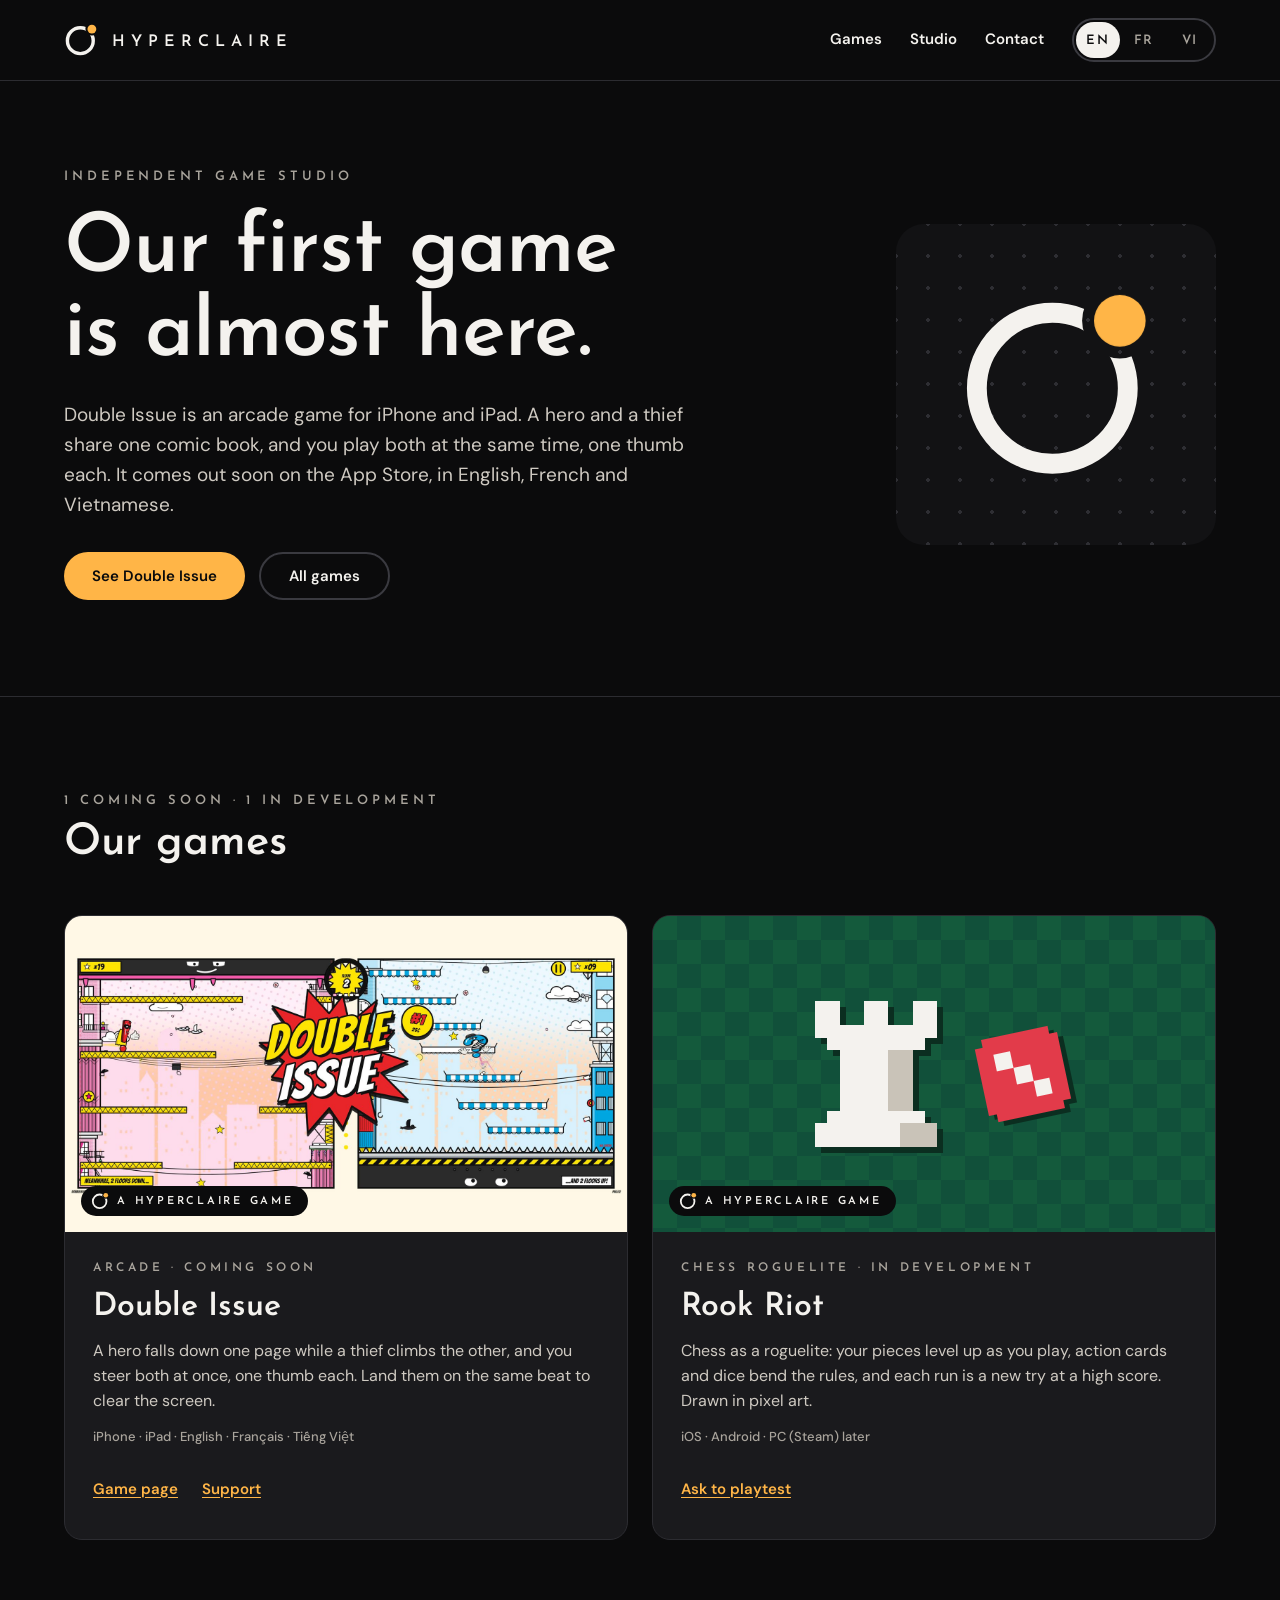
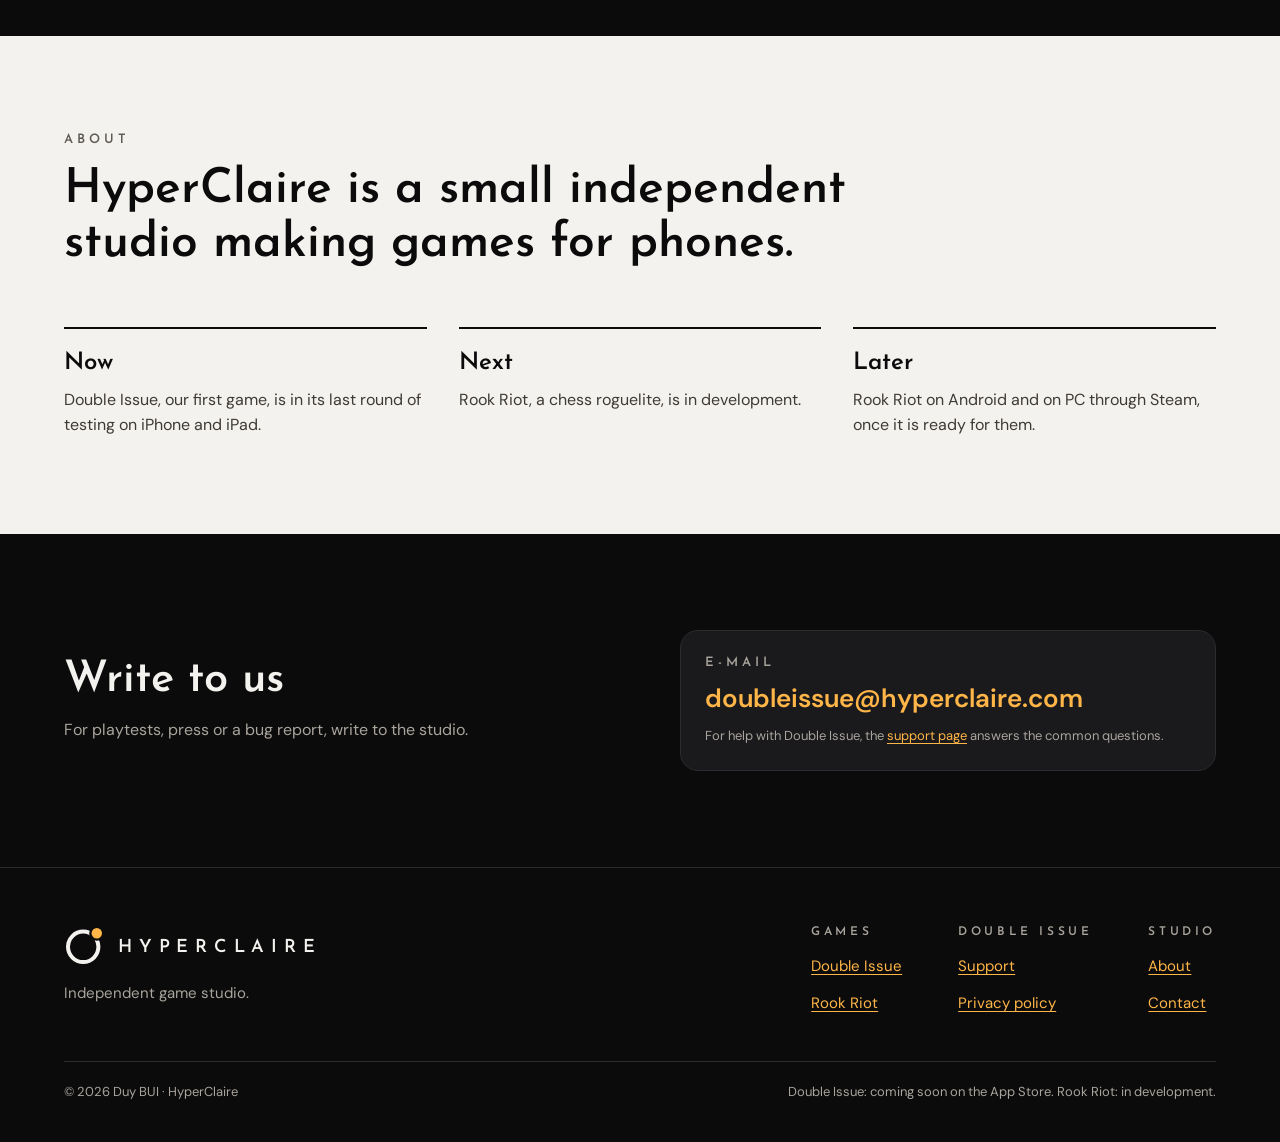
==== index.html @ 307e5203 "HyperClaire studio site: home, Double Issue (game, support, privacy), EN/FR/VI Published from HyperC" ====
<!doctype html>
<html lang="en">
<head>
<meta charset="utf-8">
<meta name="viewport" content="width=device-width, initial-scale=1, viewport-fit=cover">
<title>HyperClaire · Independent game studio</title>
<meta name="title-en" content="HyperClaire · Independent game studio">
<meta name="title-fr" content="HyperClaire · Studio de jeu indépendant">
<meta name="title-vi" content="HyperClaire · Studio game độc lập">
<meta name="description" content="HyperClaire is an independent game studio. Its first game, Double Issue, is coming soon to iPhone and iPad; Rook Riot is in development.">
<meta name="theme-color" content="#0B0B0C">
<link rel="icon" href="assets/mark.svg" type="image/svg+xml">
<link rel="preconnect" href="https://fonts.googleapis.com">
<link rel="preconnect" href="https://fonts.gstatic.com" crossorigin>
<link rel="stylesheet" href="https://fonts.googleapis.com/css2?family=Josefin+Sans:wght@600&family=DM+Sans:opsz,wght@9..40,400;9..40,500;9..40,600&family=Be+Vietnam+Pro:wght@400;500;600&display=swap">
<link rel="stylesheet" href="assets/site.css">
<script src="assets/lang.js"></script>
</head>
<body>
<a class="skip" href="#games"><span data-l="en">Skip to the games</span><span data-l="fr">Aller aux jeux</span><span data-l="vi">Tới phần game</span></a>

<header class="site">
  <div class="in bar">
    <a class="brand" href="./" aria-label="HyperClaire">
      <svg class="mark" width="34" height="34" viewBox="8 14 100 100" aria-hidden="true"><defs><mask id="mk-h" maskUnits="userSpaceOnUse" x="0" y="0" width="120" height="120"><rect width="120" height="120" fill="#fff"/><circle cx="90" cy="32" r="19" fill="#000"/></mask></defs><circle class="ring" cx="56" cy="66" r="38" mask="url(#mk-h)"/><circle class="spark" cx="90" cy="32" r="13"/></svg>
      <span class="wordmark">HYPERCLAIRE</span>
    </a>
    <nav class="main" aria-label="Main">
      <a href="#games"><span data-l="en">Games</span><span data-l="fr">Jeux</span><span data-l="vi">Game</span></a>
      <a href="#studio">Studio</a>
      <a href="#contact"><span data-l="en">Contact</span><span data-l="fr">Contact</span><span data-l="vi">Liên hệ</span></a>
    </nav>
    <div class="langs" role="group" aria-label="Language"><button type="button" data-set="en" lang="en">EN</button><button type="button" data-set="fr" lang="fr">FR</button><button type="button" data-set="vi" lang="vi">VI</button></div>
  </div>
</header>

<main>
<section class="in hero" id="top">
  <div class="hero-copy">
    <div class="eyebrow"><span data-l="en">Independent game studio</span><span data-l="fr">Studio de jeu indépendant</span><span data-l="vi">Studio game độc lập</span></div>
    <h1 class="display"><span data-l="en">Our first game<br>is almost here.</span><span data-l="fr">Notre premier jeu<br>arrive bientôt.</span><span data-l="vi">Game đầu tay<br>sắp ra mắt.</span></h1>
    <p class="lead" data-l="en">Double Issue is an arcade game for iPhone and iPad. A hero and a thief share one comic book, and you play both at the same time, one thumb each. It comes out soon on the App Store, in English, French and Vietnamese.</p>
    <p class="lead" data-l="fr">Double Issue est un jeu d’arcade pour iPhone et iPad. Un héros et un voleur partagent la même BD, et vous jouez les deux en même temps, un pouce chacun. Il sort bientôt sur l’App Store, en anglais, en français et en vietnamien.</p>
    <p class="lead" data-l="vi">Double Issue là game arcade cho iPhone và iPad. Một người hùng và một tên trộm chung một cuốn truyện tranh, và bạn điều khiển cả hai cùng lúc, mỗi ngón cái một đứa. Game sắp có trên App Store, bằng tiếng Anh, tiếng Pháp và tiếng Việt.</p>
    <div class="actions">
      <a class="btn primary" href="doubleissue/"><span data-l="en">See Double Issue</span><span data-l="fr">Voir Double Issue</span><span data-l="vi">Xem Double Issue</span></a>
      <a class="btn ghost" href="#games"><span data-l="en">All games</span><span data-l="fr">Tous nos jeux</span><span data-l="vi">Tất cả game</span></a>
    </div>
  </div>
  <div class="hero-art">
    <div class="tile">
      <svg class="mark" viewBox="8 14 100 100" role="img" aria-label="The HyperClaire mark: a ring with a spark breaking out"><defs><mask id="mk-t" maskUnits="userSpaceOnUse" x="0" y="0" width="120" height="120"><rect width="120" height="120" fill="#fff"/><circle cx="90" cy="32" r="19" fill="#000"/></mask></defs><circle class="ring" cx="56" cy="66" r="38" mask="url(#mk-t)"/><g class="spark-group"><circle class="spark" cx="90" cy="32" r="13"/></g></svg>
    </div>
  </div>
</section>

<section class="band" id="games">
  <div class="in">
    <div class="band-head">
      <div class="stack">
        <div class="eyebrow"><span data-l="en">1 coming soon · 1 in development</span><span data-l="fr">1 bientôt · 1 en développement</span><span data-l="vi">1 sắp ra mắt · 1 đang phát triển</span></div>
        <h2 class="h2"><span data-l="en">Our games</span><span data-l="fr">Nos jeux</span><span data-l="vi">Game của tụi mình</span></h2>
      </div>
    </div>

    <div class="games">
      <article class="card">
        <a class="cover comic" href="doubleissue/" aria-label="Double Issue">
          <img src="assets/header_en.jpg" data-src-en="assets/header_en.jpg" data-src-fr="assets/header_fr.jpg" data-src-vi="assets/header_vi.jpg" alt="" width="1600" height="686" loading="lazy">
          <span class="by on-night"><svg class="mark" width="18" height="18" viewBox="8 14 100 100" aria-hidden="true"><defs><mask id="mk-c1" maskUnits="userSpaceOnUse" x="0" y="0" width="120" height="120"><rect width="120" height="120" fill="#fff"/><circle cx="90" cy="32" r="19" fill="#000"/></mask></defs><circle class="ring" cx="56" cy="66" r="38" mask="url(#mk-c1)"/><circle class="spark" cx="90" cy="32" r="13"/></svg><span data-l="en">A HYPERCLAIRE GAME</span><span data-l="fr">UN JEU HYPERCLAIRE</span><span data-l="vi">GAME CỦA HYPERCLAIRE</span></span>
        </a>
        <div class="card-body">
          <div class="eyebrow"><span data-l="en">Arcade · Coming soon</span><span data-l="fr">Arcade · Bientôt</span><span data-l="vi">Arcade · Sắp ra mắt</span></div>
          <h3>Double Issue</h3>
          <p data-l="en">A hero falls down one page while a thief climbs the other, and you steer both at once, one thumb each. Land them on the same beat to clear the screen.</p>
          <p data-l="fr">Un héros dégringole une page pendant qu’un voleur grimpe l’autre, et vous dirigez les deux à la fois, un pouce chacun. Faites-les atterrir en même temps pour vider l’écran.</p>
          <p data-l="vi">Người hùng rơi xuống một trang, tên trộm leo lên trang kia, và bạn lái cả hai cùng lúc, mỗi ngón cái một đứa. Cho tụi nó tiếp đất cùng nhịp để dọn sạch màn hình.</p>
          <div class="meta">iPhone · iPad · English · Français · Tiếng Việt</div>
          <div class="card-links">
            <a href="doubleissue/"><span data-l="en">Game page</span><span data-l="fr">Page du jeu</span><span data-l="vi">Trang game</span></a>
            <a href="doubleissue/support/"><span data-l="en">Support</span><span data-l="fr">Assistance</span><span data-l="vi">Hỗ trợ</span></a>
          </div>
        </div>
      </article>

      <article class="card">
        <div class="cover felt">
          <svg class="rook" viewBox="0 0 12 12" shape-rendering="crispEdges" role="img" aria-label="A pixel rook"><path fill="#F4F2EE" d="M1 0h2v2h-2z M5 0h2v2h-2z M9 0h2v2h-2z M1 2h10v1h-10z M2 3h8v1h-8z M3 4h6v5h-6z M2 9h8v1h-8z M1 10h10v2h-10z"/><path fill="#C9C3B8" d="M7 4h2v5h-2z M8 10h3v2h-3z"/></svg>
          <svg class="die" viewBox="0 0 10 10" shape-rendering="crispEdges" role="img" aria-label="A pixel die"><path fill="#E23B4A" d="M1 0h8v1h-8z M0 1h10v8h-10z M1 9h8v1h-8z"/><path fill="#F4F2EE" d="M2 2h2v2h-2z M6 6h2v2h-2z M4 4h2v2h-2z"/></svg>
          <span class="by on-night"><svg class="mark" width="18" height="18" viewBox="8 14 100 100" aria-hidden="true"><defs><mask id="mk-c2" maskUnits="userSpaceOnUse" x="0" y="0" width="120" height="120"><rect width="120" height="120" fill="#fff"/><circle cx="90" cy="32" r="19" fill="#000"/></mask></defs><circle class="ring" cx="56" cy="66" r="38" mask="url(#mk-c2)"/><circle class="spark" cx="90" cy="32" r="13"/></svg><span data-l="en">A HYPERCLAIRE GAME</span><span data-l="fr">UN JEU HYPERCLAIRE</span><span data-l="vi">GAME CỦA HYPERCLAIRE</span></span>
        </div>
        <div class="card-body">
          <div class="eyebrow"><span data-l="en">Chess roguelite · In development</span><span data-l="fr">Roguelite d’échecs · En développement</span><span data-l="vi">Cờ vua roguelite · Đang phát triển</span></div>
          <h3>Rook Riot</h3>
          <p data-l="en">Chess as a roguelite: your pieces level up as you play, action cards and dice bend the rules, and each run is a new try at a high score. Drawn in pixel art.</p>
          <p data-l="fr">Les échecs en roguelite : vos pièces montent de niveau en cours de partie, des cartes action et des dés tordent les règles, et chaque partie est une nouvelle tentative de record. En pixel art.</p>
          <p data-l="vi">Cờ vua kiểu roguelite: quân cờ lên cấp ngay trong ván, thẻ hành động và xúc xắc bẻ luật, mỗi ván là một lần thử phá kỷ lục. Đồ họa pixel.</p>
          <div class="meta"><span data-l="en">iOS · Android · PC (Steam) later</span><span data-l="fr">iOS · Android · PC (Steam) plus tard</span><span data-l="vi">iOS · Android · PC (Steam) về sau</span></div>
          <div class="card-links">
            <a href="#contact"><span data-l="en">Ask to playtest</span><span data-l="fr">Demander à tester</span><span data-l="vi">Đăng ký chơi thử</span></a>
          </div>
        </div>
      </article>
    </div>
  </div>
</section>

<section class="paper" id="studio">
  <div class="in">
    <div class="stack">
      <div class="eyebrow"><span data-l="en">About</span><span data-l="fr">À propos</span><span data-l="vi">Giới thiệu</span></div>
      <h2 class="statement" data-l="en">HyperClaire is a small independent studio making games for phones.</h2>
      <h2 class="statement" data-l="fr">HyperClaire est un petit studio indépendant qui fait des jeux pour téléphone.</h2>
      <h2 class="statement" data-l="vi">HyperClaire là một studio độc lập nhỏ, làm game cho điện thoại.</h2>
    </div>
    <div class="pillars">
      <div>
        <h3><span data-l="en">Now</span><span data-l="fr">Maintenant</span><span data-l="vi">Hiện tại</span></h3>
        <p data-l="en">Double Issue, our first game, is in its last round of testing on iPhone and iPad.</p>
        <p data-l="fr">Double Issue, notre premier jeu, est en dernière phase de test sur iPhone et iPad.</p>
        <p data-l="vi">Double Issue, game đầu tay, đang ở vòng thử nghiệm cuối trên iPhone và iPad.</p>
      </div>
      <div>
        <h3><span data-l="en">Next</span><span data-l="fr">Ensuite</span><span data-l="vi">Tiếp theo</span></h3>
        <p data-l="en">Rook Riot, a chess roguelite, is in development.</p>
        <p data-l="fr">Rook Riot, un roguelite d’échecs, est en développement.</p>
        <p data-l="vi">Rook Riot, game cờ vua roguelite, đang được phát triển.</p>
      </div>
      <div>
        <h3><span data-l="en">Later</span><span data-l="fr">Plus tard</span><span data-l="vi">Sau đó</span></h3>
        <p data-l="en">Rook Riot on Android and on PC through Steam, once it is ready for them.</p>
        <p data-l="fr">Rook Riot sur Android et sur PC via Steam, quand il sera prêt.</p>
        <p data-l="vi">Rook Riot lên Android và PC qua Steam, khi game đã sẵn sàng.</p>
      </div>
    </div>
  </div>
</section>

<section class="band" id="contact">
  <div class="in contact">
    <div class="stack">
      <h2 class="h2"><span data-l="en">Write to us</span><span data-l="fr">Écrivez-nous</span><span data-l="vi">Viết cho tụi mình</span></h2>
      <p data-l="en">For playtests, press or a bug report, write to the studio.</p>
      <p data-l="fr">Pour tester nos jeux, pour la presse ou pour signaler un bug, écrivez au studio.</p>
      <p data-l="vi">Muốn chơi thử, liên hệ báo chí hay báo lỗi, cứ viết cho studio.</p>
    </div>
    <div class="mailbox">
      <div class="eyebrow">E-mail</div>
      <a class="addr" href="mailto:doubleissue@hyperclaire.com">doubleissue@hyperclaire.com</a>
      <small><span data-l="en">For help with Double Issue, the</span><span data-l="fr">Pour de l’aide sur Double Issue, la page</span><span data-l="vi">Cần giúp về Double Issue? Trang</span> <a href="doubleissue/support/"><span data-l="en">support page</span><span data-l="fr">d’assistance</span><span data-l="vi">hỗ trợ</span></a> <span data-l="en">answers the common questions.</span><span data-l="fr">répond aux questions courantes.</span><span data-l="vi">đã trả lời các câu hỏi thường gặp.</span></small>
    </div>
  </div>
</section>
</main>

<footer class="site">
  <div class="in">
    <div class="foot-top">
      <div class="foot-brand">
        <a class="brand" href="./" aria-label="HyperClaire">
          <svg class="mark" width="40" height="40" viewBox="8 14 100 100" aria-hidden="true"><defs><mask id="mk-f" maskUnits="userSpaceOnUse" x="0" y="0" width="120" height="120"><rect width="120" height="120" fill="#fff"/><circle cx="90" cy="32" r="19" fill="#000"/></mask></defs><circle class="ring" cx="56" cy="66" r="38" mask="url(#mk-f)"/><circle class="spark" cx="90" cy="32" r="13"/></svg>
          <span class="wordmark">HYPERCLAIRE</span>
        </a>
        <p><span data-l="en">Independent game studio.</span><span data-l="fr">Studio de jeu indépendant.</span><span data-l="vi">Studio game độc lập.</span></p>
      </div>
      <nav class="foot-cols" aria-label="Footer">
        <div>
          <div class="eyebrow"><span data-l="en">Games</span><span data-l="fr">Jeux</span><span data-l="vi">Game</span></div>
          <a href="doubleissue/">Double Issue</a>
          <a href="#games">Rook Riot</a>
        </div>
        <div>
          <div class="eyebrow">Double Issue</div>
          <a href="doubleissue/support/"><span data-l="en">Support</span><span data-l="fr">Assistance</span><span data-l="vi">Hỗ trợ</span></a>
          <a href="doubleissue/privacy/"><span data-l="en">Privacy policy</span><span data-l="fr">Confidentialité</span><span data-l="vi">Quyền riêng tư</span></a>
        </div>
        <div>
          <div class="eyebrow">Studio</div>
          <a href="#studio"><span data-l="en">About</span><span data-l="fr">À propos</span><span data-l="vi">Giới thiệu</span></a>
          <a href="#contact"><span data-l="en">Contact</span><span data-l="fr">Contact</span><span data-l="vi">Liên hệ</span></a>
        </div>
      </nav>
    </div>
    <div class="foot-bottom">
      <span>© 2026 Duy BUI · HyperClaire</span>
      <span><span data-l="en">Double Issue: coming soon on the App Store. Rook Riot: in development.</span><span data-l="fr">Double Issue : bientôt sur l’App Store. Rook Riot : en développement.</span><span data-l="vi">Double Issue: sắp có trên App Store. Rook Riot: đang phát triển.</span></span>
    </div>
  </div>
</footer>
</body>
</html>
---- assets/site.css ----
/* HYPERCLAIRE: the studio site. Every value comes from the HyperClaire brand bible (the "Final — Breakout Bold"
   studio website and its tokens): Night ground, Paper ink, one spark per view; Josefin Sans SemiBold for display,
   DM Sans for text (Be Vietnam Pro in Vietnamese: DM Sans has no Vietnamese); round-ended controls. */
:root {
  --night: #0B0B0C;
  --graphite: #1A1A1D;
  --tile: #121214;
  --tile-dot: #2E2E33;
  --line: #2C2C31;
  --line-strong: #3A3A40;
  --paper: #F4F2EE;
  --paper-body: #CFCAC2;
  --fog: #A9A49C;
  --ash: #5E5A54;
  --paper-text: #3E3A35;
  --spark: #FFB547;
  --spark-hover: #FFC771;
  --spark-deep: #9A5B00;
  --comic-paper: #FFF8E6;
  --display: "Josefin Sans", Futura, "Century Gothic", sans-serif;
  --body: "DM Sans", system-ui, -apple-system, "Segoe UI", sans-serif;
  --gutter: 24px;
  color-scheme: dark;
}
:root:lang(vi) { --body: "Be Vietnam Pro", "DM Sans", system-ui, -apple-system, "Segoe UI", sans-serif; }
@media (max-width: 720px) { :root { --gutter: 16px; } }

/* One page, three languages: only the visitor's language shows. */
html[lang="en"] [data-l]:not([data-l="en"]),
html[lang="fr"] [data-l]:not([data-l="fr"]),
html[lang="vi"] [data-l]:not([data-l="vi"]) { display: none !important; }

*, *::before, *::after { box-sizing: border-box; }
html { -webkit-text-size-adjust: 100%; scroll-behavior: smooth; }
body {
  margin: 0;
  background: var(--night);
  color: var(--paper);
  font: 400 16px/1.55 var(--body);
  -webkit-font-smoothing: antialiased;
  text-rendering: optimizeLegibility;
}
img { max-width: 100%; height: auto; display: block; }
a { color: var(--spark); text-underline-offset: 3px; }
a:hover { color: var(--paper); }
:focus-visible { outline: 2px solid var(--spark); outline-offset: 2px; }
@media (prefers-reduced-motion: reduce) { html { scroll-behavior: auto; } * { animation: none !important; transition: none !important; } }

.in {
  max-width: 1200px;
  margin: 0 auto;
  padding-left: max(var(--gutter), env(safe-area-inset-left, 0px));
  padding-right: max(var(--gutter), env(safe-area-inset-right, 0px));
}
.skip { position: absolute; left: -9999px; top: 8px; }
.skip:focus { left: 16px; z-index: 10; background: var(--spark); color: var(--night); padding: 10px 16px; border-radius: 999px; }

/* Type */
h1, h2, h3 { margin: 0; font-family: var(--display); font-weight: 600; text-wrap: balance; }
.eyebrow { font: 600 13px/16px var(--display); letter-spacing: .3em; text-transform: uppercase; color: var(--fog); }
.display { font-size: clamp(44px, 6.4vw, 88px); line-height: 1.02; letter-spacing: -0.01em; }
.title-l { font-size: clamp(40px, 5vw, 64px); line-height: 1.04; letter-spacing: -0.01em; }
.h2 { font-size: clamp(32px, 3.4vw, 44px); line-height: 1.05; }
.lead { margin: 0; max-width: 34em; font-size: 19px; line-height: 30px; color: var(--paper-body); }
.muted { color: var(--fog); }
/* Josefin Sans sits high on its line: the bible's wordmark and pills take 2–3 px on top. */
.wordmark { font: 600 16px/1 var(--display); letter-spacing: .375em; padding-top: 3px; white-space: nowrap; }

/* The mark: a ring with the spark breaking out (stroke follows the text colour). */
.mark { flex: none; }
.mark .ring { fill: none; stroke: currentColor; stroke-width: 10; }
.mark .spark { fill: var(--spark); }

/* Header */
header.site { border-bottom: 1px solid var(--line); }
header.site .bar { display: flex; flex-wrap: wrap; align-items: center; gap: 14px 28px; padding-block: 18px; }
.brand { display: inline-flex; align-items: center; gap: 14px; color: var(--paper); text-decoration: none; min-height: 44px; }
.brand:hover { color: var(--paper); }
nav.main { display: flex; flex-wrap: wrap; gap: 4px 28px; margin-left: auto; font-weight: 600; font-size: 15px; }
nav.main a { color: var(--paper); text-decoration: none; padding-block: 10px; }
nav.main a:hover, nav.main a[aria-current="page"] { color: var(--spark); }
.langs { display: inline-flex; border: 2px solid var(--line-strong); border-radius: 999px; padding: 2px; gap: 2px; }
.langs button {
  min-width: 44px; min-height: 36px; padding: 0 10px; border: 0; border-radius: 999px;
  background: transparent; color: var(--fog); font: 600 13px/1 var(--display); letter-spacing: .12em; cursor: pointer;
}
.langs button:hover { color: var(--paper); }
.langs button[aria-pressed="true"] { background: var(--paper); color: var(--night); }
@media (max-width: 720px) {
  header.site .bar { gap: 2px 12px; padding-block: 10px 4px; }
  header.site .brand { gap: 10px; }
  header.site .brand .mark { width: 28px; height: 28px; }
  header.site .wordmark { font-size: 14px; letter-spacing: .3em; }
  .langs { margin-left: auto; }
  .langs button { min-width: 40px; padding: 0 8px; }
  nav.main { order: 3; width: 100%; margin-left: 0; gap: 0 22px; }
  .eyebrow { letter-spacing: .22em; }
}

/* Buttons: round-ended, the brand is made of circles. */
.actions { display: flex; flex-wrap: wrap; align-items: center; gap: 14px; }
.btn {
  display: inline-flex; align-items: center; justify-content: center; gap: 10px;
  min-height: 48px; padding: 0 28px; border-radius: 999px;
  font: 600 15px/1.2 var(--body); text-decoration: none; text-align: center;
}
.btn.primary { background: var(--spark); color: var(--night); }
.btn.primary:hover { background: var(--spark-hover); color: var(--night); }
.btn.ghost { border: 2px solid var(--line-strong); color: var(--paper); }
.btn.ghost:hover { border-color: var(--paper); color: var(--paper); }
.status {
  display: inline-flex; align-items: center; gap: 10px; min-height: 48px; padding: 0 22px 0 18px;
  border-radius: 999px; background: var(--graphite); border: 1px solid var(--line); font-weight: 600; font-size: 15px;
}
.status::before { content: ""; width: 10px; height: 10px; border-radius: 50%; background: var(--spark); box-shadow: 0 0 0 4px rgba(255, 181, 71, .18); }

/* Sections */
.band { border-top: 1px solid var(--line); }
.band > .in { padding-block: 96px; display: flex; flex-direction: column; gap: 48px; }
.band-head { display: flex; flex-wrap: wrap; align-items: flex-end; justify-content: space-between; gap: 16px 40px; }
.stack { display: flex; flex-direction: column; gap: 12px; min-width: 0; }
.band-head > p { margin: 0; max-width: 28em; color: var(--fog); }
@media (max-width: 720px) { .band > .in { padding-block: 64px; gap: 36px; } }

/* Home: hero */
.hero { display: flex; flex-wrap: wrap; align-items: center; gap: 48px; padding-block: 88px 96px; }
.hero-copy { flex: 999 1 480px; min-width: 0; display: flex; flex-direction: column; gap: 24px; }
.hero-copy .actions { padding-top: 8px; }
.hero-art { flex: 1 1 320px; min-width: 0; display: flex; justify-content: center; }
.tile {
  width: min(100%, 440px); aspect-ratio: 1 / 1; border-radius: 28px;
  background-color: var(--tile); background-image: radial-gradient(var(--tile-dot) 1.6px, transparent 2px);
  background-size: 32px 32px; background-position: 16px 16px;
  display: flex; align-items: center; justify-content: center; color: var(--paper);
}
.tile .mark { width: 62%; height: auto; }
.tile .spark-group { animation: breakout 1.6s cubic-bezier(.3, 0, .2, 1) .2s both; }
@keyframes breakout { from { transform: translate(-8px, 8px); } to { transform: translate(0, 0); } }
@media (max-width: 720px) { .hero { padding-block: 40px 64px; gap: 40px; } .tile { width: min(100%, 240px); border-radius: 22px; } }

/* Home: game cards */
.games { display: grid; grid-template-columns: repeat(auto-fit, minmax(min(100%, 460px), 1fr)); gap: 24px; }
.card { background: var(--graphite); border: 1px solid var(--line); border-radius: 18px; overflow: hidden; display: flex; flex-direction: column; min-width: 0; }
.cover { position: relative; aspect-ratio: 16 / 9; overflow: hidden; }
.cover.comic { background: var(--comic-paper); display: flex; align-items: center; }
.cover.comic img { width: 100%; }
.cover.felt {
  background-color: #145A3C; background-image: repeating-conic-gradient(#11503A 0% 25%, #145A3C 0% 50%);
  background-size: 48px 48px; display: flex; align-items: center; justify-content: center; gap: 32px;
}
.cover.felt .rook { width: 26%; height: auto; filter: drop-shadow(6px 6px 0 #0B2E20); }
.cover.felt .die { width: 15%; height: auto; transform: rotate(-12deg); filter: drop-shadow(5px 5px 0 #0B2E20); }
.by {
  position: absolute; left: 16px; bottom: 16px; display: inline-flex; align-items: center; gap: 8px;
  border-radius: 999px; padding: 6px 14px 6px 10px; font: 600 11px/1 var(--display); letter-spacing: .25em;
}
.by span { padding-top: 2px; }
.by.on-night { background: var(--night); color: var(--paper); }
.by.on-paper { background: var(--paper); color: var(--night); }
.card-body { padding: 28px; display: flex; flex-direction: column; gap: 14px; flex: 1; }
.card-body .eyebrow { font-size: 12px; }
.card-body h3 { font-size: 32px; line-height: 1.1; }
.card-body p { margin: 0; color: var(--paper-body); }
.meta { font-size: 13px; font-weight: 500; color: var(--fog); }
.card-links { display: flex; flex-wrap: wrap; gap: 8px 24px; margin-top: auto; padding-top: 6px; font-weight: 600; font-size: 15px; }
.card-links a { padding-block: 10px; }
@media (max-width: 720px) { .card-body { padding: 22px; } }

/* Home: the studio, on Paper */
.paper { background: var(--paper); color: var(--night); }
.paper > .in { padding-block: 96px; display: flex; flex-direction: column; gap: 56px; }
.paper .stack { gap: 16px; }
@media (max-width: 720px) { .paper > .in { padding-block: 64px; gap: 40px; } }
.paper .eyebrow { color: var(--ash); }
.paper a { color: var(--spark-deep); }
.paper a:hover { color: var(--night); }
.paper :focus-visible { outline-color: var(--spark-deep); }
.statement { font-size: clamp(30px, 4vw, 48px); line-height: 1.12; max-width: 820px; }
.pillars { display: grid; grid-template-columns: repeat(auto-fit, minmax(min(100%, 260px), 1fr)); gap: 32px; }
.pillars > div { display: flex; flex-direction: column; gap: 10px; border-top: 2px solid var(--night); padding-top: 20px; }
.pillars h3 { font-size: 24px; line-height: 1.2; }
.pillars p { margin: 0; color: var(--paper-text); }

/* Home: contact */
.paper + .band { border-top: 0; }
.band > .in.contact { flex-direction: row; flex-wrap: wrap; align-items: center; justify-content: space-between; gap: 32px 40px; }
.contact > .stack { flex: 1 1 420px; gap: 14px; }
.contact > .stack p { margin: 0; color: var(--fog); max-width: 30em; }
.mailbox { flex: 1 1 380px; min-width: 0; display: flex; flex-direction: column; gap: 12px; padding: 24px; border-radius: 18px; background: var(--graphite); border: 1px solid var(--line); }
.mailbox .addr { font: 600 clamp(20px, 2.4vw, 26px)/1.2 var(--body); word-break: break-word; }
.mailbox a.addr { text-decoration: none; }
.mailbox a.addr:hover { color: var(--spark); text-decoration: underline; }
.mailbox small { color: var(--fog); font-size: 13px; }

/* Footer */
footer.site { border-top: 1px solid var(--line); }
footer.site .in { padding-block: 56px 40px; display: flex; flex-direction: column; gap: 40px; }
.foot-top { display: flex; flex-wrap: wrap; justify-content: space-between; gap: 32px; }
.foot-brand { display: flex; flex-direction: column; gap: 14px; }
.foot-brand .wordmark { font-size: 18px; }
.foot-brand p { margin: 0; color: var(--fog); font-size: 15px; }
.foot-cols { display: flex; flex-wrap: wrap; gap: 32px 56px; font-size: 15px; }
.foot-cols > div { display: flex; flex-direction: column; gap: 4px; }
.foot-cols .eyebrow { font-size: 12px; margin-bottom: 6px; }
.foot-cols a { padding-block: 5px; }
.foot-bottom { border-top: 1px solid var(--line); padding-top: 20px; display: flex; flex-wrap: wrap; justify-content: space-between; gap: 8px 24px; font-size: 13px; color: var(--fog); }

/* Game page */
.subnav { display: flex; flex-wrap: wrap; gap: 8px; }
.subnav a {
  display: inline-flex; align-items: center; min-height: 40px; padding: 0 18px; border-radius: 999px;
  border: 1px solid var(--line-strong); color: var(--paper); font-weight: 600; font-size: 14px; text-decoration: none;
}
.subnav a:hover { border-color: var(--paper); color: var(--paper); }
.subnav a[aria-current="page"] { background: var(--paper); border-color: var(--paper); color: var(--night); }
.game-hero { display: flex; flex-direction: column; gap: 32px; padding-block: 40px 88px; }
.crumbs { display: flex; flex-wrap: wrap; gap: 10px; align-items: center; }
.crumbs a { color: var(--fog); text-decoration: none; }
.crumbs a:hover { color: var(--paper); }
.key-art { margin: 0; border-radius: 18px; overflow: hidden; background: var(--comic-paper); border: 1px solid var(--line); }
.game-id { display: flex; align-items: center; gap: 24px; }
.app-icon { width: 96px; height: 96px; border-radius: 22.5%; flex: none; box-shadow: 0 0 0 1px rgba(255, 255, 255, .08); }
.game-id .stack { gap: 10px; }
.game-hero .lead { max-width: 40em; }
.features { display: grid; grid-template-columns: repeat(auto-fit, minmax(min(100%, 340px), 1fr)); gap: 24px; }
.feature { background: var(--graphite); border: 1px solid var(--line); border-radius: 18px; overflow: hidden; display: flex; flex-direction: column; min-width: 0; }
.feature img { width: 100%; aspect-ratio: 1200 / 554; object-fit: cover; background: var(--comic-paper); }
.feature div { padding: 24px 24px 28px; display: flex; flex-direction: column; gap: 10px; }
.feature h3 { font-size: 24px; line-height: 1.15; }
.feature p { margin: 0; color: var(--paper-body); }
.facts { display: grid; grid-template-columns: repeat(auto-fit, minmax(min(100%, 240px), 1fr)); gap: 0 32px; margin: 0; }
.facts > div { border-top: 1px solid var(--line); padding-block: 18px; display: flex; flex-direction: column; gap: 6px; }
.facts dt { font: 600 12px/16px var(--display); letter-spacing: .3em; text-transform: uppercase; color: var(--fog); }
.facts dd { margin: 0; }
@media (max-width: 720px) { .game-hero { padding-block: 24px 64px; gap: 24px; } .game-id { gap: 16px; } .app-icon { width: 64px; height: 64px; } }

/* Support and privacy: long reading */
.doc { display: grid; grid-template-columns: minmax(0, 1fr); gap: 0; padding-block: 56px 96px; }
.doc-head { display: flex; flex-direction: column; gap: 16px; padding-bottom: 40px; border-bottom: 1px solid var(--line); margin-bottom: 8px; }
.doc-head .lead { max-width: 36em; }
.prose { max-width: 70ch; }
.prose h2 { font-size: 26px; line-height: 32px; margin: 44px 0 12px; }
.prose p, .prose li { color: var(--paper-body); }
.prose p { margin: 0 0 14px; }
.prose ul { margin: 0 0 14px; padding-left: 1.2em; }
.prose li { margin-bottom: 8px; }
.prose li::marker { color: var(--spark); }
.prose b, .prose strong { color: var(--paper); font-weight: 600; }
.path { font: 600 .82em/1 var(--display); letter-spacing: .08em; color: var(--paper); background: var(--graphite); border: 1px solid var(--line-strong); border-radius: 6px; padding: 4px 7px 2px; white-space: nowrap; }
.faq { display: flex; flex-direction: column; gap: 12px; margin-top: 32px; }
.faq details { background: var(--graphite); border: 1px solid var(--line); border-radius: 14px; }
.faq summary {
  list-style: none; cursor: pointer; display: flex; justify-content: space-between; align-items: center; gap: 16px;
  min-height: 56px; padding: 14px 20px; font-weight: 600; font-size: 17px;
}
.faq summary::-webkit-details-marker { display: none; }
.faq summary::after { content: ""; flex: none; width: 12px; height: 12px; border-right: 2px solid var(--spark); border-bottom: 2px solid var(--spark); transform: rotate(45deg) translate(-2px, -2px); transition: transform .2s; }
.faq details[open] summary::after { transform: rotate(-135deg) translate(-2px, -2px); }
.faq details > p { margin: 0; padding: 0 20px 18px; color: var(--paper-body); }
.updated { color: var(--fog); font-size: 15px; }

/* Not published while one of these remains: a blank only the publisher can fill. */
.todo { outline: 2px dashed #FF6B5E; outline-offset: 2px; border-radius: 4px; background: rgba(255, 107, 94, .14); padding: 0 4px; }
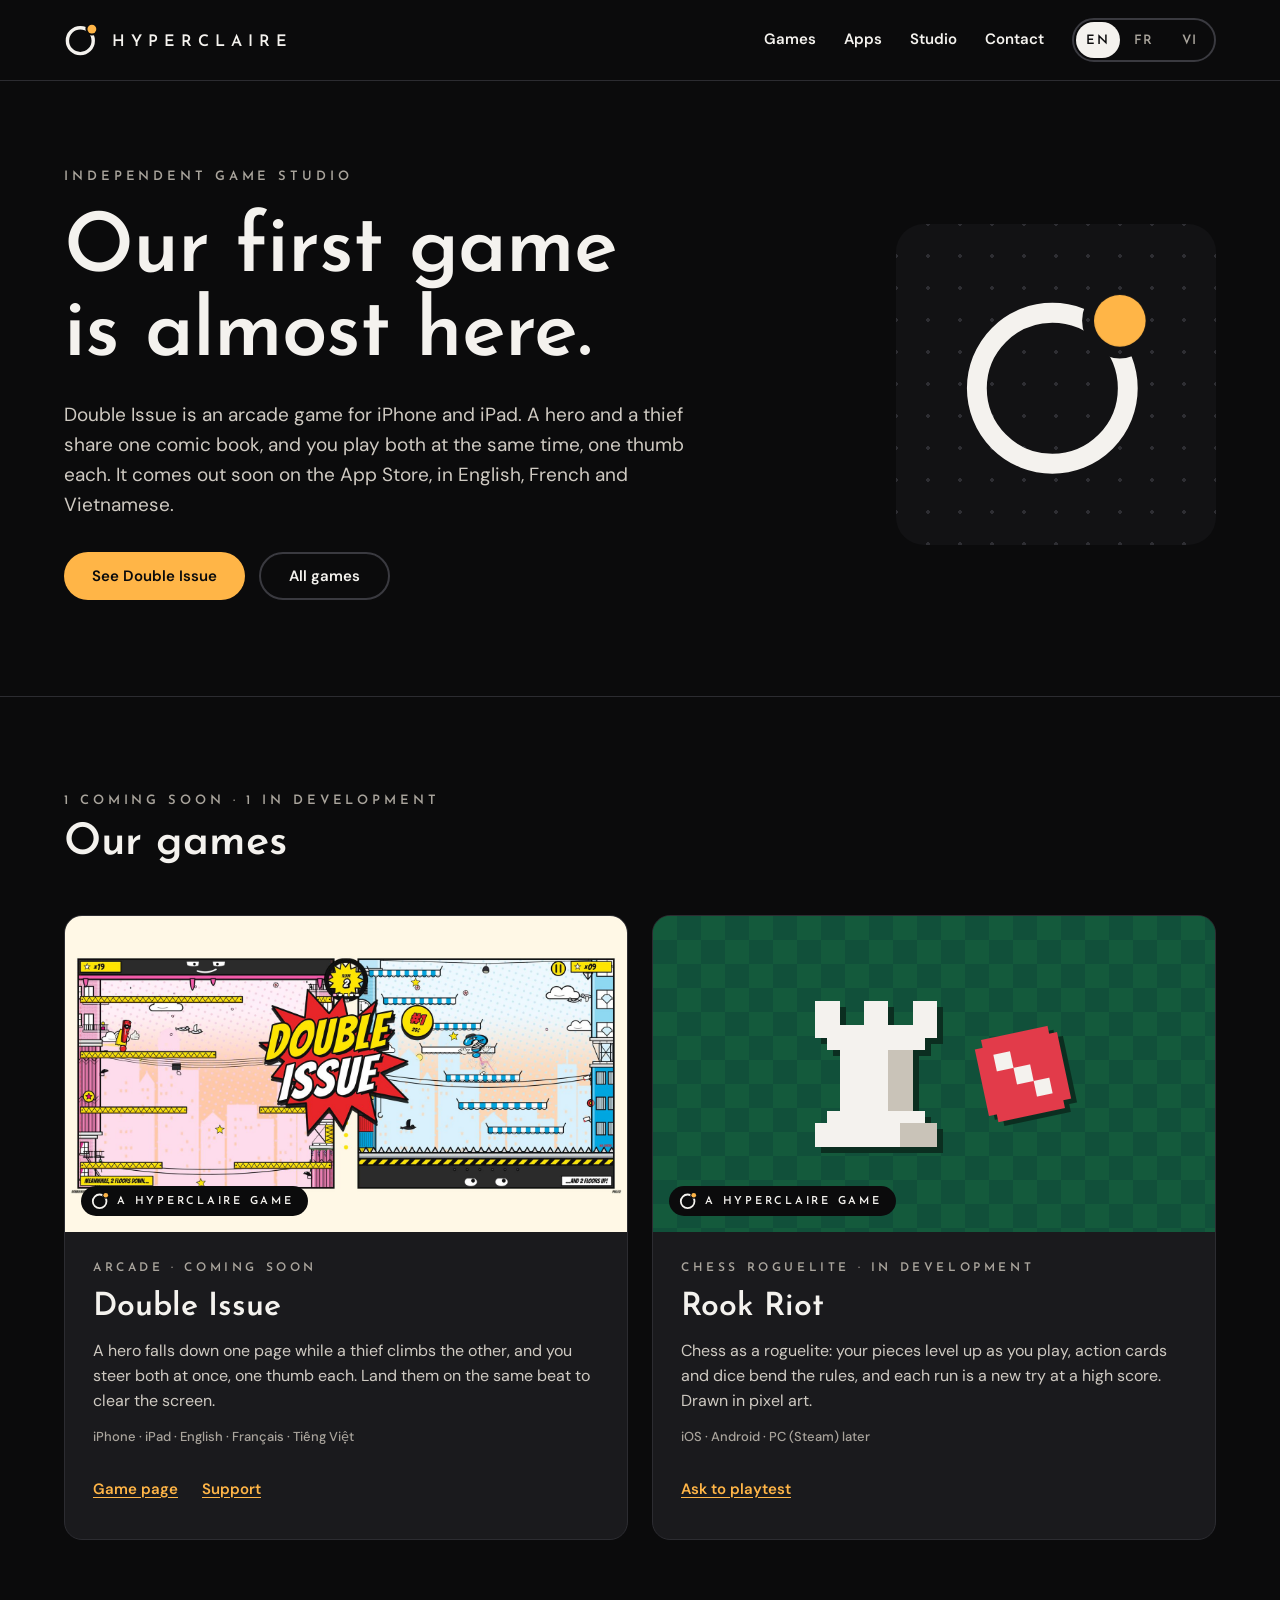
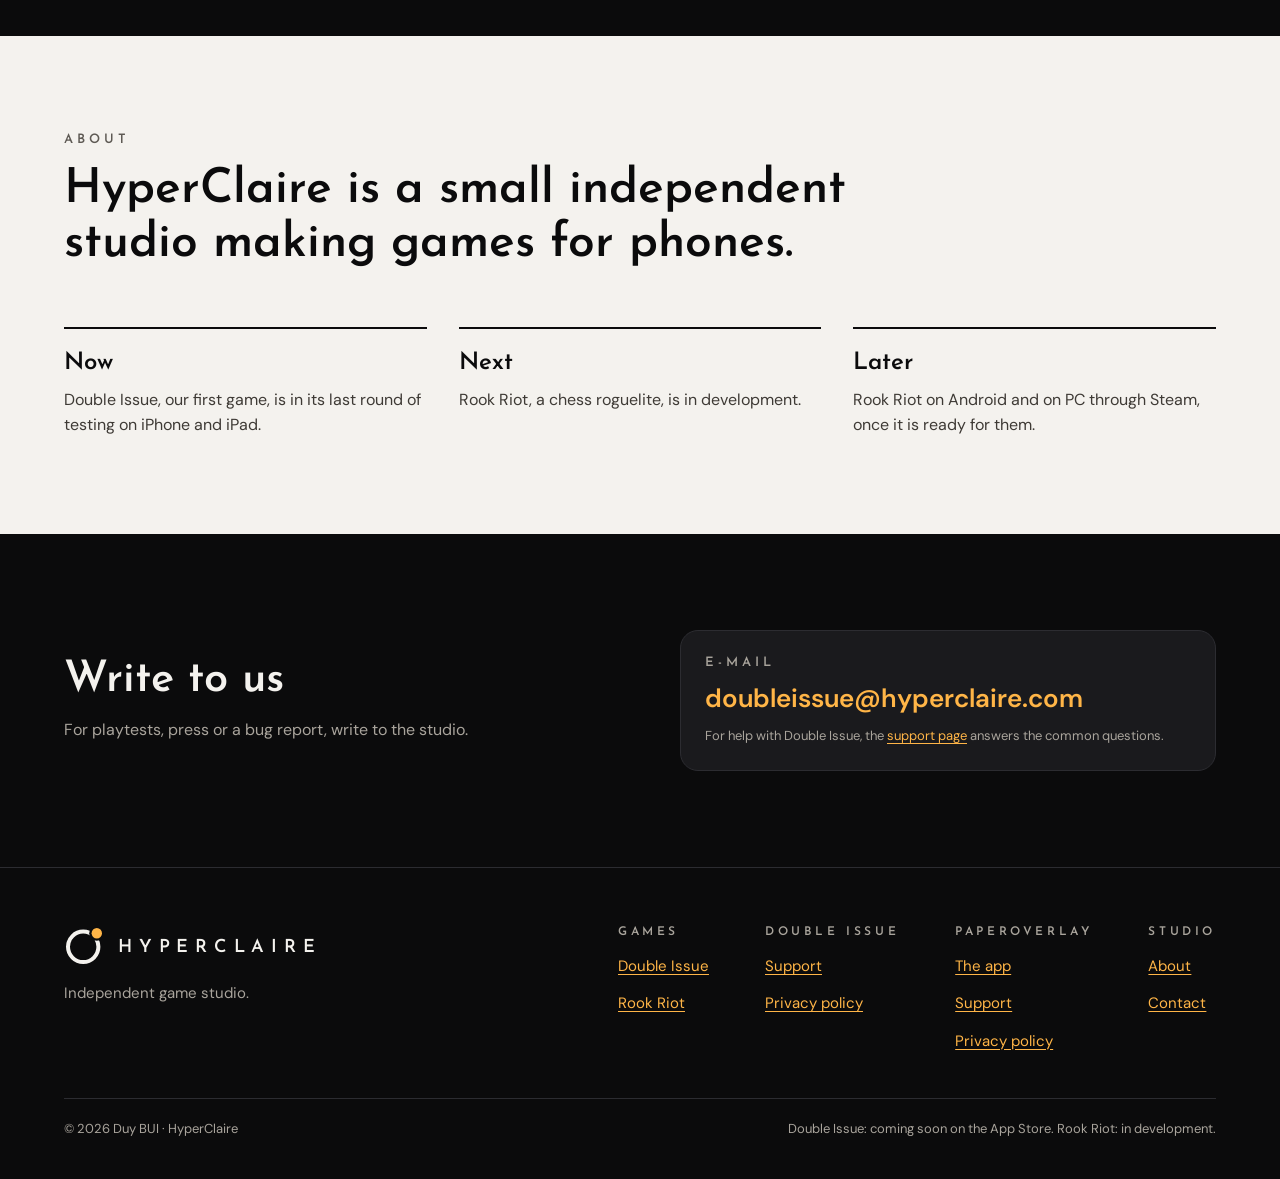
==== commit bffb0ba3: "Apps tab: PaperOverlay's page (EN/FR/VI) /apps/ shows PaperOverlay: what it does, four screens, the " ====
--- a/index.html
+++ b/index.html
@@ -27,6 +27,7 @@
     </a>
     <nav class="main" aria-label="Main">
       <a href="#games"><span data-l="en">Games</span><span data-l="fr">Jeux</span><span data-l="vi">Game</span></a>
+      <a href="apps/"><span data-l="en">Apps</span><span data-l="fr">Apps</span><span data-l="vi">Ứng dụng</span></a>
       <a href="#studio">Studio</a>
       <a href="#contact"><span data-l="en">Contact</span><span data-l="fr">Contact</span><span data-l="vi">Liên hệ</span></a>
     </nav>
@@ -175,6 +176,12 @@
           <a href="doubleissue/privacy/"><span data-l="en">Privacy policy</span><span data-l="fr">Confidentialité</span><span data-l="vi">Quyền riêng tư</span></a>
         </div>
         <div>
+          <div class="eyebrow">PaperOverlay</div>
+          <a href="apps/"><span data-l="en">The app</span><span data-l="fr">L’app</span><span data-l="vi">Ứng dụng</span></a>
+          <a href="paperoverlay/support/"><span data-l="en">Support</span><span data-l="fr">Assistance</span><span data-l="vi">Hỗ trợ</span></a>
+          <a href="paperoverlay/privacy/"><span data-l="en">Privacy policy</span><span data-l="fr">Confidentialité</span><span data-l="vi">Quyền riêng tư</span></a>
+        </div>
+        <div>
           <div class="eyebrow">Studio</div>
           <a href="#studio"><span data-l="en">About</span><span data-l="fr">À propos</span><span data-l="vi">Giới thiệu</span></a>
           <a href="#contact"><span data-l="en">Contact</span><span data-l="fr">Contact</span><span data-l="vi">Liên hệ</span></a>
--- a/assets/site.css
+++ b/assets/site.css
@@ -228,6 +228,20 @@
 .feature div { padding: 24px 24px 28px; display: flex; flex-direction: column; gap: 10px; }
 .feature h3 { font-size: 24px; line-height: 1.15; }
 .feature p { margin: 0; color: var(--paper-body); }
+/* The game's videos: vertical (9:16), four in a row; on a phone the row scrolls sideways. */
+.clips {
+  display: grid; grid-auto-flow: column; grid-auto-columns: minmax(min(64vw, 240px), 1fr); gap: 24px;
+  overflow-x: auto; scroll-snap-type: x mandatory; padding-bottom: 8px;
+}
+.clip { margin: 0; display: flex; flex-direction: column; gap: 14px; min-width: 0; scroll-snap-align: start; }
+.clip video {
+  display: block; width: 100%; height: auto; aspect-ratio: 9 / 16; object-fit: cover;
+  border-radius: 18px; border: 1px solid var(--line); background: var(--graphite);
+}
+.clip figcaption { display: flex; flex-direction: column; gap: 6px; }
+.clip h3 { font-size: 20px; line-height: 1.2; }
+.clip p { margin: 0; color: var(--paper-body); font-size: 15px; }
+@media (max-width: 720px) { .clips { gap: 16px; } }
 .facts { display: grid; grid-template-columns: repeat(auto-fit, minmax(min(100%, 240px), 1fr)); gap: 0 32px; margin: 0; }
 .facts > div { border-top: 1px solid var(--line); padding-block: 18px; display: flex; flex-direction: column; gap: 6px; }
 .facts dt { font: 600 12px/16px var(--display); letter-spacing: .3em; text-transform: uppercase; color: var(--fog); }
@@ -261,3 +275,19 @@
 
 /* Not published while one of these remains: a blank only the publisher can fill. */
 .todo { outline: 2px dashed #FF6B5E; outline-offset: 2px; border-radius: 4px; background: rgba(255, 107, 94, .14); padding: 0 4px; }
+
+/* Double Issue's credits: the Apache License's full text, folded */
+.license { margin-top: 28px; background: var(--graphite); border: 1px solid var(--line); border-radius: 14px; padding: 0 20px; }
+.license summary { cursor: pointer; padding: 16px 0; font-weight: 600; }
+.license pre { white-space: pre-wrap; overflow-wrap: anywhere; font-size: 12px; line-height: 1.5; color: var(--paper-body); margin: 0 0 18px; }
+
+/* Apps: an app's page, the phone beside the copy; the screenshots reuse the game page's video row. */
+.app-hero { display: flex; flex-wrap: wrap; align-items: center; gap: 40px 56px; }
+.app-copy { flex: 999 1 460px; min-width: 0; display: flex; flex-direction: column; gap: 24px; }
+.app-copy .lead { max-width: 34em; }
+.app-copy .actions { padding-top: 8px; }
+.phone-shot { flex: 1 1 260px; min-width: 0; margin: 0; display: flex; justify-content: center; }
+.phone-shot img { width: min(100%, 320px); }
+.clip img { width: 100%; }
+.pillars.three { grid-template-columns: repeat(auto-fit, minmax(min(100%, 320px), 1fr)); }
+@media (max-width: 720px) { .phone-shot img { width: min(100%, 260px); } }
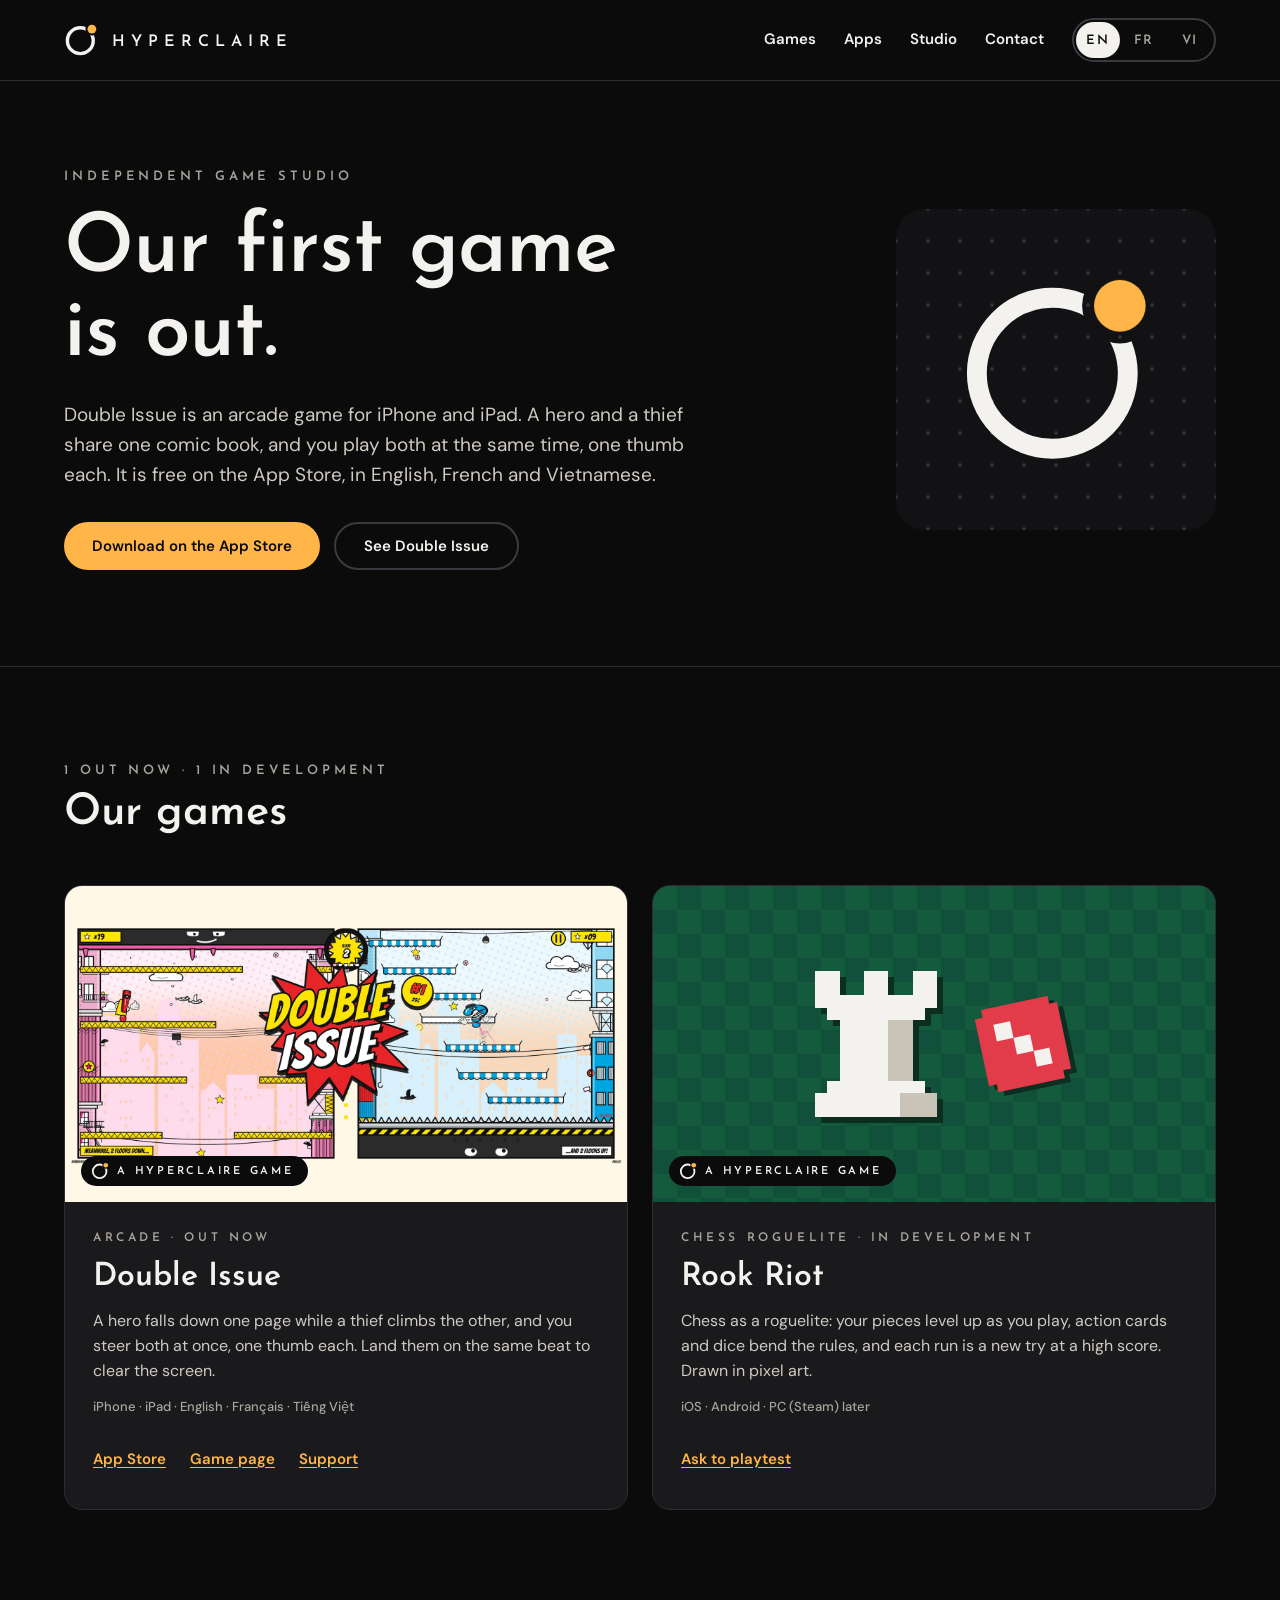
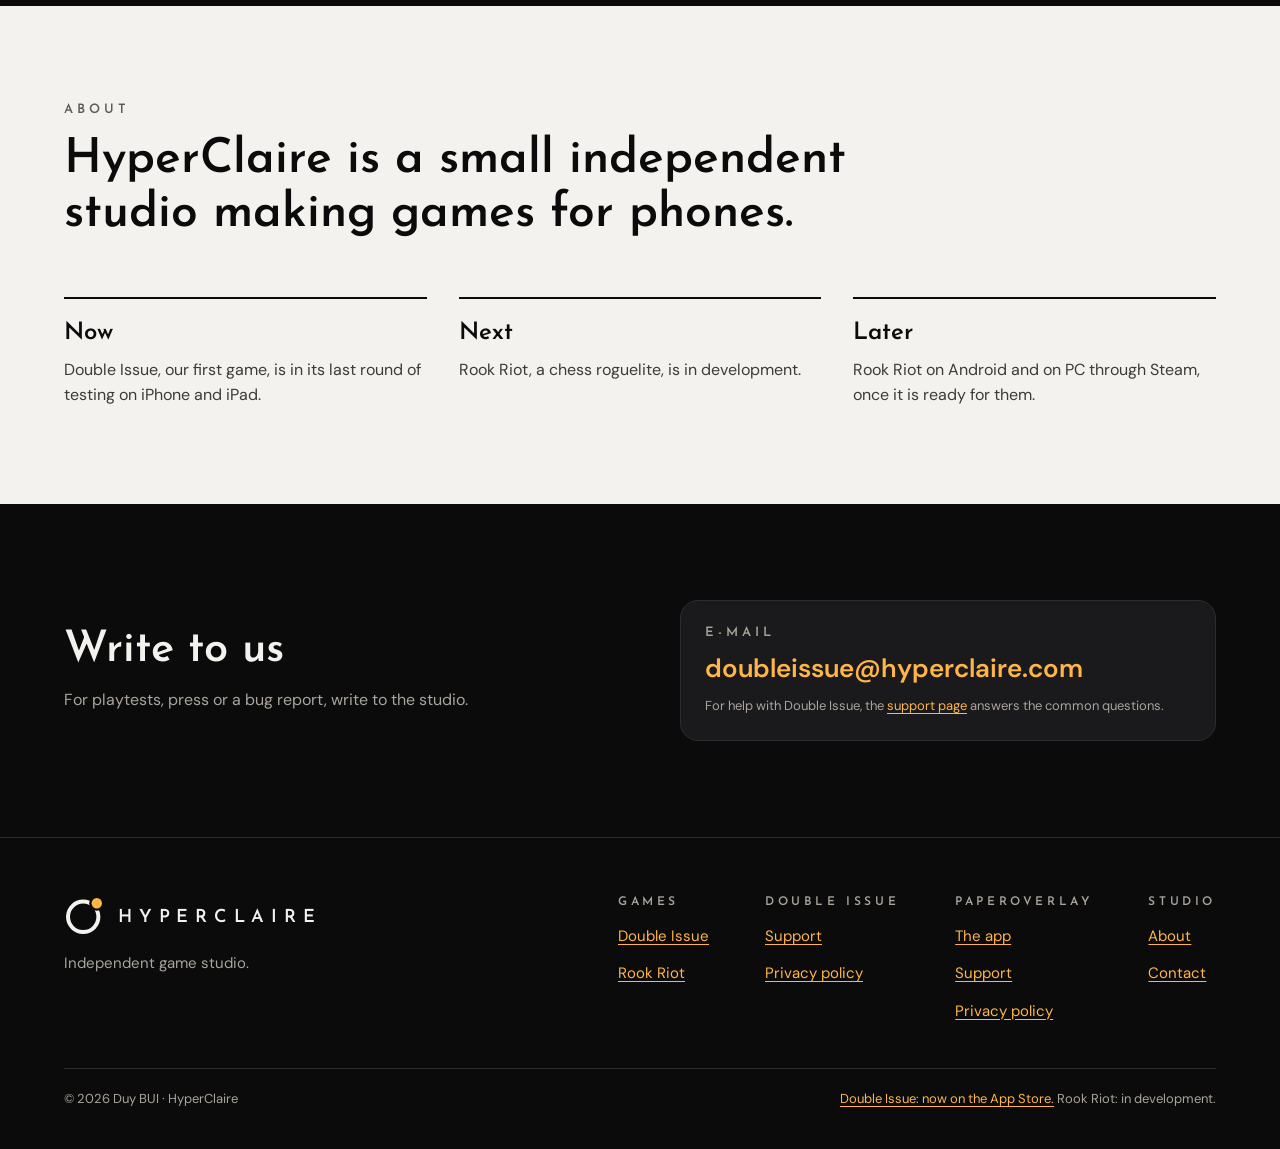
==== commit 2133b4ca: "Double Issue is out (18 November 2026): App Store button on the home page and the game's page, store" ====
--- a/index.html
+++ b/index.html
@@ -7,7 +7,7 @@
 <meta name="title-en" content="HyperClaire · Independent game studio">
 <meta name="title-fr" content="HyperClaire · Studio de jeu indépendant">
 <meta name="title-vi" content="HyperClaire · Studio game độc lập">
-<meta name="description" content="HyperClaire is an independent game studio. Its first game, Double Issue, is coming soon to iPhone and iPad; Rook Riot is in development.">
+<meta name="description" content="HyperClaire is an independent game studio. Its first game, Double Issue, is out on iPhone and iPad; Rook Riot is in development.">
 <meta name="theme-color" content="#0B0B0C">
 <link rel="icon" href="assets/mark.svg" type="image/svg+xml">
 <link rel="preconnect" href="https://fonts.googleapis.com">
@@ -39,13 +39,13 @@
 <section class="in hero" id="top">
   <div class="hero-copy">
     <div class="eyebrow"><span data-l="en">Independent game studio</span><span data-l="fr">Studio de jeu indépendant</span><span data-l="vi">Studio game độc lập</span></div>
-    <h1 class="display"><span data-l="en">Our first game<br>is almost here.</span><span data-l="fr">Notre premier jeu<br>arrive bientôt.</span><span data-l="vi">Game đầu tay<br>sắp ra mắt.</span></h1>
-    <p class="lead" data-l="en">Double Issue is an arcade game for iPhone and iPad. A hero and a thief share one comic book, and you play both at the same time, one thumb each. It comes out soon on the App Store, in English, French and Vietnamese.</p>
-    <p class="lead" data-l="fr">Double Issue est un jeu d’arcade pour iPhone et iPad. Un héros et un voleur partagent la même BD, et vous jouez les deux en même temps, un pouce chacun. Il sort bientôt sur l’App Store, en anglais, en français et en vietnamien.</p>
-    <p class="lead" data-l="vi">Double Issue là game arcade cho iPhone và iPad. Một người hùng và một tên trộm chung một cuốn truyện tranh, và bạn điều khiển cả hai cùng lúc, mỗi ngón cái một đứa. Game sắp có trên App Store, bằng tiếng Anh, tiếng Pháp và tiếng Việt.</p>
+    <h1 class="display"><span data-l="en">Our first game<br>is out.</span><span data-l="fr">Notre premier jeu<br>est sorti.</span><span data-l="vi">Game đầu tay<br>đã ra mắt.</span></h1>
+    <p class="lead" data-l="en">Double Issue is an arcade game for iPhone and iPad. A hero and a thief share one comic book, and you play both at the same time, one thumb each. It is free on the App Store, in English, French and Vietnamese.</p>
+    <p class="lead" data-l="fr">Double Issue est un jeu d’arcade pour iPhone et iPad. Un héros et un voleur partagent la même BD, et vous jouez les deux en même temps, un pouce chacun. Il est gratuit sur l’App Store, en anglais, en français et en vietnamien.</p>
+    <p class="lead" data-l="vi">Double Issue là game arcade cho iPhone và iPad. Một người hùng và một tên trộm chung một cuốn truyện tranh, và bạn điều khiển cả hai cùng lúc, mỗi ngón cái một đứa. Game đã có trên App Store, miễn phí, bằng tiếng Anh, tiếng Pháp và tiếng Việt.</p>
     <div class="actions">
-      <a class="btn primary" href="doubleissue/"><span data-l="en">See Double Issue</span><span data-l="fr">Voir Double Issue</span><span data-l="vi">Xem Double Issue</span></a>
-      <a class="btn ghost" href="#games"><span data-l="en">All games</span><span data-l="fr">Tous nos jeux</span><span data-l="vi">Tất cả game</span></a>
+      <a class="btn primary" href="https://apps.apple.com/app/apple-store/id6825089494?pt=128771873&amp;ct=site&amp;mt=8"><span data-l="en">Download on the App Store</span><span data-l="fr">Télécharger dans l’App Store</span><span data-l="vi">Tải về trên App Store</span></a>
+      <a class="btn ghost" href="doubleissue/"><span data-l="en">See Double Issue</span><span data-l="fr">Voir Double Issue</span><span data-l="vi">Xem Double Issue</span></a>
     </div>
   </div>
   <div class="hero-art">
@@ -59,7 +59,7 @@
   <div class="in">
     <div class="band-head">
       <div class="stack">
-        <div class="eyebrow"><span data-l="en">1 coming soon · 1 in development</span><span data-l="fr">1 bientôt · 1 en développement</span><span data-l="vi">1 sắp ra mắt · 1 đang phát triển</span></div>
+        <div class="eyebrow"><span data-l="en">1 out now · 1 in development</span><span data-l="fr">1 disponible · 1 en développement</span><span data-l="vi">1 đã ra mắt · 1 đang phát triển</span></div>
         <h2 class="h2"><span data-l="en">Our games</span><span data-l="fr">Nos jeux</span><span data-l="vi">Game của tụi mình</span></h2>
       </div>
     </div>
@@ -71,13 +71,14 @@
           <span class="by on-night"><svg class="mark" width="18" height="18" viewBox="8 14 100 100" aria-hidden="true"><defs><mask id="mk-c1" maskUnits="userSpaceOnUse" x="0" y="0" width="120" height="120"><rect width="120" height="120" fill="#fff"/><circle cx="90" cy="32" r="19" fill="#000"/></mask></defs><circle class="ring" cx="56" cy="66" r="38" mask="url(#mk-c1)"/><circle class="spark" cx="90" cy="32" r="13"/></svg><span data-l="en">A HYPERCLAIRE GAME</span><span data-l="fr">UN JEU HYPERCLAIRE</span><span data-l="vi">GAME CỦA HYPERCLAIRE</span></span>
         </a>
         <div class="card-body">
-          <div class="eyebrow"><span data-l="en">Arcade · Coming soon</span><span data-l="fr">Arcade · Bientôt</span><span data-l="vi">Arcade · Sắp ra mắt</span></div>
+          <div class="eyebrow"><span data-l="en">Arcade · Out now</span><span data-l="fr">Arcade · Disponible</span><span data-l="vi">Arcade · Đã ra mắt</span></div>
           <h3>Double Issue</h3>
           <p data-l="en">A hero falls down one page while a thief climbs the other, and you steer both at once, one thumb each. Land them on the same beat to clear the screen.</p>
           <p data-l="fr">Un héros dégringole une page pendant qu’un voleur grimpe l’autre, et vous dirigez les deux à la fois, un pouce chacun. Faites-les atterrir en même temps pour vider l’écran.</p>
           <p data-l="vi">Người hùng rơi xuống một trang, tên trộm leo lên trang kia, và bạn lái cả hai cùng lúc, mỗi ngón cái một đứa. Cho tụi nó tiếp đất cùng nhịp để dọn sạch màn hình.</p>
           <div class="meta">iPhone · iPad · English · Français · Tiếng Việt</div>
           <div class="card-links">
+            <a href="https://apps.apple.com/app/apple-store/id6825089494?pt=128771873&amp;ct=site&amp;mt=8">App Store</a>
             <a href="doubleissue/"><span data-l="en">Game page</span><span data-l="fr">Page du jeu</span><span data-l="vi">Trang game</span></a>
             <a href="doubleissue/support/"><span data-l="en">Support</span><span data-l="fr">Assistance</span><span data-l="vi">Hỗ trợ</span></a>
           </div>
@@ -190,7 +191,7 @@
     </div>
     <div class="foot-bottom">
       <span>© 2026 Duy BUI · HyperClaire</span>
-      <span><span data-l="en">Double Issue: coming soon on the App Store. Rook Riot: in development.</span><span data-l="fr">Double Issue : bientôt sur l’App Store. Rook Riot : en développement.</span><span data-l="vi">Double Issue: sắp có trên App Store. Rook Riot: đang phát triển.</span></span>
+      <span><a href="https://apps.apple.com/app/apple-store/id6825089494?pt=128771873&amp;ct=site&amp;mt=8"><span data-l="en">Double Issue: now on the App Store.</span><span data-l="fr">Double Issue : disponible sur l’App Store.</span><span data-l="vi">Double Issue: đã có trên App Store.</span></a> <span data-l="en">Rook Riot: in development.</span><span data-l="fr">Rook Riot : en développement.</span><span data-l="vi">Rook Riot: đang phát triển.</span></span>
     </div>
   </div>
 </footer>
